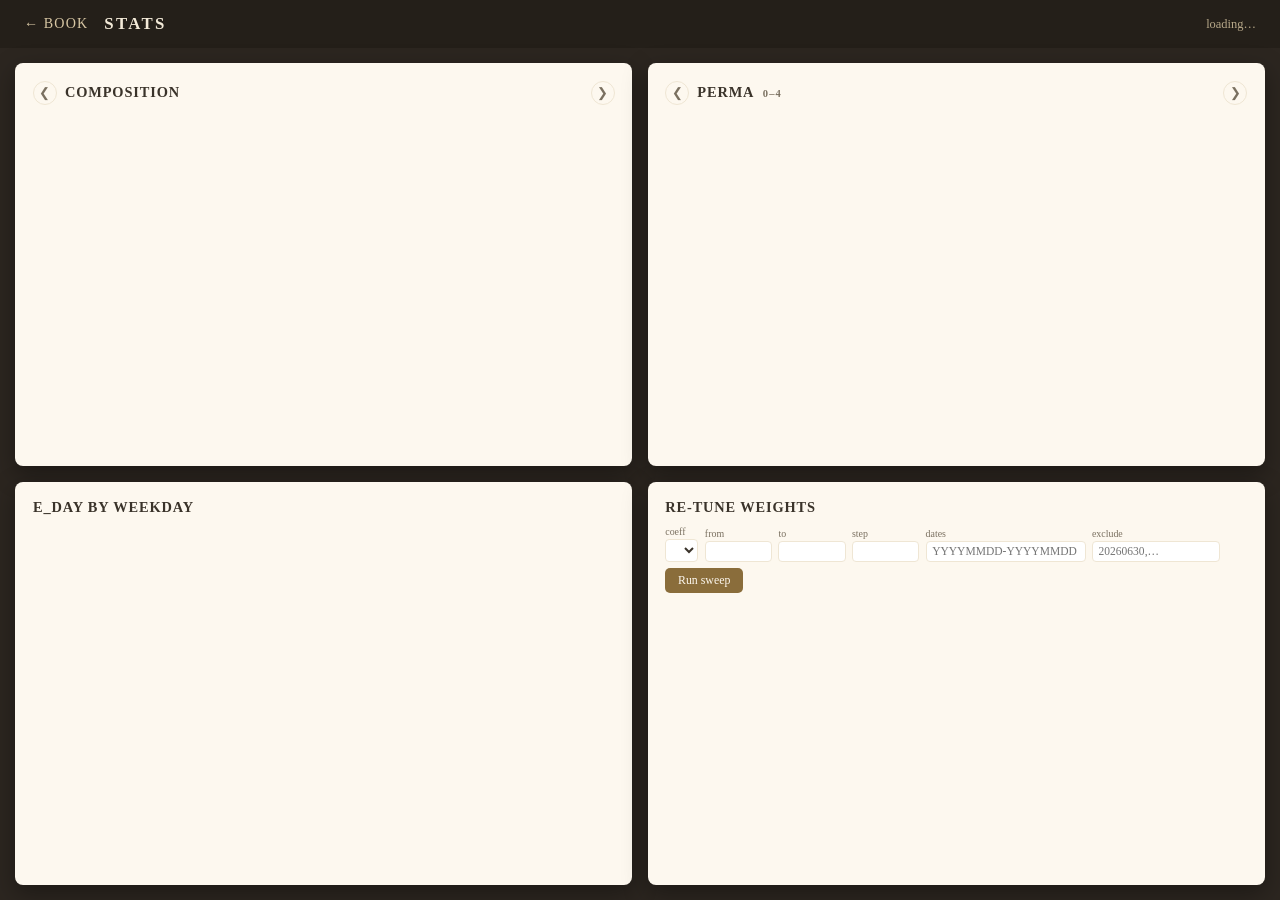
==== stats.html @ 1b088682 "Implement v0.4: PERMA + ES-module reorg (Book + Stats views) - schema.json / formula.md / data/weigh" ====
<!DOCTYPE html>
<html lang="ja">
<head>
  <meta charset="UTF-8" />
  <meta name="viewport" content="width=device-width, initial-scale=1.0, viewport-fit=cover" />
  <title>Diary — Stats</title>
  <link rel="stylesheet" href="css/style.css" />
</head>
<body class="stats-body">
  <header class="stats-topbar">
    <a class="view-link" href="index.html" aria-label="Back to book view">← Book</a>
    <h1 class="stats-title">Stats</h1>
    <span class="stats-loading" id="loading">loading…</span>
  </header>

  <main class="stats-grid" id="grid">
    <!-- (1) top-left: monthly composition -->
    <section class="panel panel--composition" aria-labelledby="compHead">
      <div class="panel-head">
        <button class="mini-nav" id="compPrev" aria-label="Previous month">&#10094;</button>
        <h2 class="panel-title" id="compHead">Composition <span class="panel-sub" id="compMonth"></span></h2>
        <button class="mini-nav" id="compNext" aria-label="Next month">&#10095;</button>
      </div>
      <div class="comp-body">
        <div class="comp-grid" id="compGrid" aria-hidden="true"></div>
        <ul class="comp-legend" id="compLegend"></ul>
      </div>
    </section>

    <!-- (4) top-right: PERMA trend -->
    <section class="panel panel--perma-trend" aria-labelledby="ptHead">
      <div class="panel-head">
        <button class="mini-nav" id="ptPrev" aria-label="Previous week">&#10094;</button>
        <h2 class="panel-title" id="ptHead">PERMA <span class="panel-sub" id="ptWeek"></span> <span class="panel-scale">0–4</span></h2>
        <button class="mini-nav" id="ptNext" aria-label="Next week">&#10095;</button>
      </div>
      <div class="pt-body" id="ptBody"></div>
      <div class="pt-nudge" id="ptNudge"></div>
    </section>

    <!-- (2)+(3) bottom-left: E_day line + weekday table -->
    <section class="panel panel--weekday" aria-labelledby="wdHead">
      <div class="panel-head">
        <h2 class="panel-title" id="wdHead">E_day by weekday <span class="panel-sub" id="wdSel"></span></h2>
      </div>
      <div class="wd-body">
        <div class="wd-chart" id="wdChart"></div>
        <table class="wd-table" id="wdTable"></table>
      </div>
    </section>

    <!-- (5) bottom-right: weight re-tuning tool -->
    <section class="panel panel--retune" aria-labelledby="rtHead">
      <div class="panel-head">
        <h2 class="panel-title" id="rtHead">Re-tune weights</h2>
        <span class="rt-caution" id="rtCaution"></span>
      </div>
      <div class="rt-body">
        <div class="rt-controls">
          <label class="rt-field">coeff
            <select id="rtCoeff"></select>
          </label>
          <label class="rt-field">from
            <input id="rtFrom" type="number" step="any" />
          </label>
          <label class="rt-field">to
            <input id="rtTo" type="number" step="any" />
          </label>
          <label class="rt-field">step
            <input id="rtStep" type="number" step="any" />
          </label>
          <label class="rt-field">dates
            <input id="rtRange" type="text" placeholder="YYYYMMDD-YYYYMMDD" />
          </label>
          <label class="rt-field">exclude
            <input id="rtExclude" type="text" placeholder="20260630,…" />
          </label>
          <button class="rt-run" id="rtRun">Run sweep</button>
        </div>
        <div class="rt-out" id="rtOut"></div>
      </div>
    </section>
  </main>

  <script type="module" src="js/stats.js"></script>
</body>
</html>
---- css/style.css ----
/* ---------- Reset / base ---------- */
* { box-sizing: border-box; margin: 0; padding: 0; }

:root {
  --paper: #fdf8ef;
  --paper-edge: #efe6d4;
  --ink: #3a332a;
  --ink-soft: #7a7060;
  --accent: #8a6d3b;
  --spine: #d9cbb0;
  --nav-bg: rgba(58, 51, 42, 0.06);
  --nav-bg-hover: rgba(58, 51, 42, 0.14);
}

html, body {
  height: 100%;
  width: 100%;
}

body {
  font-family: "Georgia", "Hiragino Mincho ProN", "Yu Mincho", serif;
  color: var(--ink);
  background: #2c2620;
  overflow: hidden; /* desktop: lock to one screen */
}

/* ---------- Viewport: fills the whole screen, no fixed px ---------- */
.viewport {
  position: relative;
  display: flex;
  align-items: center;
  justify-content: center;
  width: 100vw;
  height: 100vh;
  height: 100dvh; /* mobile dynamic viewport */
  padding: clamp(0.5rem, 2vw, 2.5rem);
}

/* ---------- Book spread ---------- */
.book {
  position: relative;
  display: flex;
  width: 100%;
  height: 100%;
  max-width: 1400px;
  max-height: 900px;
  background: var(--paper);
  border-radius: 6px;
  box-shadow: 0 18px 50px rgba(0, 0, 0, 0.5);
  overflow: hidden;
}

.page {
  flex: 1 1 50%;
  min-width: 0;
  padding: clamp(1.25rem, 3.5vw, 3rem);
  display: flex;
  flex-direction: column;
  overflow-y: auto;
}

.page--left {
  background:
    linear-gradient(to right, var(--paper) 85%, var(--paper-edge));
}
.page--right {
  position: relative;
  background:
    linear-gradient(to left, var(--paper) 85%, var(--paper-edge));
}

/* Right page split: top ~2/3 (highlights + PERMA), bottom ~1/3 (condition + Eudaimon) */
.right-top {
  flex: 2 1 0;
  min-height: 0;
  display: flex;
  gap: clamp(0.8rem, 2vw, 1.6rem);
}
.rt-col {
  flex: 1 1 0;
  min-width: 0;
  display: flex;
  flex-direction: column;
}
.rt-col--perma { flex: 0 0 44%; }
.right-bottom {
  flex: 1 1 0;
  min-height: 0;
  display: flex;
  flex-direction: column;
  margin-top: 0.9rem;
  padding-top: 0.9rem;
  border-top: 1px solid var(--paper-edge);
}

.book-spine {
  flex: 0 0 2px;
  background: var(--spine);
  box-shadow: 0 0 18px 6px rgba(120, 100, 60, 0.25);
}

/* ---------- Header ---------- */
.page-header {
  border-bottom: 1px solid var(--paper-edge);
  padding-bottom: 0.75rem;
  margin-bottom: 1.25rem;
}
.page-header--right { text-align: right; }
.page-header--left {
  display: flex;
  align-items: baseline;
  justify-content: space-between;
  gap: 1rem;
}
.view-link {
  flex: 0 0 auto;
  font-family: "Georgia", serif;
  font-size: clamp(0.72rem, 1.4vw, 0.88rem);
  letter-spacing: 0.08em;
  text-transform: uppercase;
  color: var(--accent);
  text-decoration: none;
  border-bottom: 1px solid transparent;
  transition: border-color 0.15s ease;
}
.view-link:hover { border-color: var(--accent); }

.date {
  font-size: clamp(1.5rem, 3vw, 2.4rem);
  font-weight: 600;
  letter-spacing: 0.04em;
}
.condition-row {
  display: flex;
  align-items: center;
  gap: 0.7rem;
  margin-top: 0.7rem;
}
.condition-label {
  font-size: clamp(0.7rem, 1.3vw, 0.82rem);
  text-transform: uppercase;
  letter-spacing: 2.5px;
  color: var(--ink-soft);
}
.condition-value {
  font-size: clamp(1rem, 1.9vw, 1.2rem);
  font-weight: 600;
  padding: 0.25rem 1rem;
  border-radius: 999px;
  border: 1.5px solid currentColor;
  text-transform: capitalize;
  line-height: 1.25;
}
.condition-value.good   { color: #4a7c4e; background: rgba(74, 124, 78, 0.08); }
.condition-value.fair   { color: #b5882f; background: rgba(181, 136, 47, 0.08); }
.condition-value.bad    { color: #8b3a3a; background: rgba(139, 58, 58, 0.08); }
.condition-value.normal { color: var(--ink-soft); background: rgba(122, 112, 96, 0.08); }

.page-label {
  font-size: clamp(0.9rem, 1.8vw, 1.15rem);
  color: var(--accent);
  letter-spacing: 0.12em;
  text-transform: uppercase;
}

/* ---------- Activity timeline (vertical day view) ---------- */
.activity {
  list-style: none;
  flex: 1;                 /* fill remaining page height */
  display: flex;
  flex-direction: column;
  min-height: 24rem;       /* keep proportions sensible on short pages */
  border-left: 2px solid var(--paper-edge);
  padding-left: 0;
}
.activity .slot {
  display: flex;
  align-items: stretch;
  min-height: 1.6rem;      /* readability floor for tiny segments */
  position: relative;
}
.activity .slot-time {
  flex: 0 0 3.6rem;
  text-align: right;
  padding-right: 0.6rem;
  color: var(--ink-soft);
  font-size: clamp(0.72rem, 1.4vw, 0.85rem);
  font-variant-numeric: tabular-nums;
  transform: translateY(-0.5em); /* align label to the slot's start line */
}
.activity .slot-block {
  flex: 1;
  display: flex;
  align-items: center;
  padding: 0.15rem 0.7rem;
  margin: 1px 0;
  border-radius: 6px;
  background: var(--slot-color);
  color: #fff;
  font-size: clamp(0.8rem, 1.6vw, 0.98rem);
  font-weight: 600;
  line-height: 1.2;
  overflow: hidden;
  text-overflow: ellipsis;
  white-space: nowrap;
  box-shadow: 0 1px 2px rgba(0, 0, 0, 0.12);
}

/* ---------- Highlights (right page) ---------- */
.highlights {
  list-style: none;
  flex: 1;                 /* fill remaining page height; pushes condition down */
  display: flex;
  flex-direction: column;
  gap: 0.9rem;
  padding-top: 0.4rem;
  overflow-y: auto;
}
.highlight {
  display: flex;
  align-items: baseline;
  gap: 0.7rem;
  font-size: clamp(1rem, 1.9vw, 1.2rem);
  line-height: 1.55;
}
.highlight-mark {
  flex: 0 0 auto;
  width: 1.1em;
  text-align: center;
  font-weight: 700;
  font-variant-numeric: tabular-nums;
  line-height: 1;
}
.highlight--pos .highlight-mark  { color: #4a7c4e; }
.highlight--neg .highlight-mark  { color: #8b3a3a; }
.highlight--zero .highlight-mark { color: var(--ink-soft); font-size: 0.7em; }
.highlight-note { flex: 1; min-width: 0; }
.highlight--empty {
  color: var(--ink-soft);
  font-style: italic;
}

/* Condition sits at the top of the bottom region, right-aligned */
.condition-row--right {
  margin-top: 0;
  margin-bottom: 0.7rem;
  padding-top: 0;
  justify-content: flex-end;
  border-top: none;
}

/* ---------- Eudaimon panel (bottom region of right page) ---------- */
.eudaimon {
  display: flex;
  flex-direction: column;
  min-height: 0;
  height: 100%;
}
.eu-head {
  display: flex;
  align-items: center;
  gap: 0.5rem;
  margin-bottom: 0.55rem;
}
.eu-title {
  font-size: clamp(0.66rem, 1.2vw, 0.78rem);
  text-transform: uppercase;
  letter-spacing: 2.5px;
  color: var(--ink-soft);
}
.eu-score { margin-left: auto; }
.eu-score {
  font-size: clamp(1.3rem, 2.6vw, 1.9rem);
  font-weight: 700;
  font-variant-numeric: tabular-nums;
  color: var(--ink);
}
.eu-terms {
  display: flex;
  flex-wrap: wrap;
  gap: 0.3rem 0.45rem;
  align-content: flex-start;
  overflow-y: auto;
}
.eu-term {
  display: inline-flex;
  align-items: center;
  gap: 0.34rem;
  padding: 0.16rem 0.5rem;
  border-radius: 999px;
  background: rgba(58, 51, 42, 0.04);
  border: 1px solid var(--paper-edge);
  font-size: clamp(0.66rem, 1.25vw, 0.8rem);
  line-height: 1.1;
}
.eu-dot {
  width: 0.62em;
  height: 0.62em;
  border-radius: 50%;
  flex: 0 0 auto;
}
.eu-name { color: var(--ink-soft); }
.eu-val {
  font-weight: 600;
  font-variant-numeric: tabular-nums;
  color: var(--ink);
}

/* ---------- Formula info icon + modal ---------- */
.info-btn {
  display: inline-flex;
  align-items: center;
  justify-content: center;
  flex: 0 0 auto;
  width: 1.15rem;
  height: 1.15rem;
  padding: 0;
  border: 1.5px solid var(--accent);
  border-radius: 50%;
  background: transparent;
  color: var(--accent);
  font-family: "Georgia", serif;
  font-style: italic;
  font-size: 0.78rem;
  font-weight: 700;
  line-height: 1;
  cursor: pointer;
  transition: background 0.15s ease, color 0.15s ease;
}
.info-btn:hover {
  background: var(--accent);
  color: var(--paper);
}

.modal-overlay {
  position: fixed;
  inset: 0;
  z-index: 50;
  display: flex;
  align-items: center;
  justify-content: center;
  padding: 1.25rem;
  background: rgba(28, 22, 16, 0.55);
  backdrop-filter: blur(2px);
}
.modal-overlay[hidden] { display: none; }
.modal {
  position: relative;
  max-width: min(92vw, 560px);
  max-height: 86vh;
  overflow: auto;
  padding: 1.6rem 1.8rem;
  background: var(--paper);
  border-radius: 8px;
  box-shadow: 0 20px 60px rgba(0, 0, 0, 0.5);
}
.modal-title {
  font-size: 1.15rem;
  font-weight: 600;
  margin-bottom: 0.9rem;
  color: var(--ink);
}
.modal .formula {
  font-family: "SFMono-Regular", "Menlo", "Consolas", monospace;
  font-size: clamp(0.7rem, 1.5vw, 0.85rem);
  line-height: 1.5;
  white-space: pre;
  overflow-x: auto;
  color: var(--ink);
}
.modal-close {
  position: absolute;
  top: 0.6rem;
  right: 0.8rem;
  border: none;
  background: transparent;
  color: var(--ink-soft);
  font-size: 1.5rem;
  line-height: 1;
  cursor: pointer;
}
.modal-close:hover { color: var(--ink); }

/* ---------- Navigation arrows ---------- */
.nav {
  position: absolute;
  top: 50%;
  transform: translateY(-50%);
  z-index: 10;
  width: clamp(2.4rem, 4vw, 3.4rem);
  height: clamp(2.4rem, 4vw, 3.4rem);
  border: none;
  border-radius: 50%;
  background: var(--nav-bg);
  color: #f3ead8;
  font-size: clamp(1.1rem, 2vw, 1.6rem);
  cursor: pointer;
  display: flex;
  align-items: center;
  justify-content: center;
  transition: background 0.18s ease, opacity 0.18s ease;
  backdrop-filter: blur(2px);
}
.nav:hover { background: var(--nav-bg-hover); }
.nav--prev { left: clamp(0.4rem, 1.5vw, 1.5rem); }
.nav--next { right: clamp(0.4rem, 1.5vw, 1.5rem); }
.nav:disabled { opacity: 0.25; cursor: default; }

/* ---------- Mobile: single page, stacked, swipe ---------- */
@media (max-width: 768px) {
  body { overflow: auto; }

  .viewport {
    padding: 0;
    align-items: stretch;
    height: auto;
    min-height: 100dvh;
  }

  .book {
    flex-direction: column;
    width: 100%;
    height: auto;
    min-height: 100dvh;
    max-width: none;
    max-height: none;
    border-radius: 0;
    box-shadow: none;
  }

  .page {
    flex: 0 0 auto;
    overflow: visible;
    padding: 1.5rem 1.25rem;
  }
  .page--left,
  .page--right { background: var(--paper); }

  .book-spine {
    flex: 0 0 1px;
    height: 1px;
    width: 100%;
    box-shadow: none;
    background: var(--paper-edge);
  }

  .page-header--right { text-align: left; }
  .condition-row--right { justify-content: flex-start; }

  /* Right page stacks naturally; drop the fixed 2:1 height split */
  .right-top,
  .right-bottom { flex: 0 0 auto; }
  .eudaimon { height: auto; }
  .eu-terms { overflow: visible; }

  /* Arrows become fixed bottom controls, thumb-friendly */
  .nav {
    position: fixed;
    top: auto;
    bottom: 1rem;
    transform: none;
    width: 3rem;
    height: 3rem;
    background: rgba(58, 51, 42, 0.55);
  }
  .nav--prev { left: 1rem; }
  .nav--next { right: 1rem; }

  .date { font-size: 1.6rem; }
  .highlight { font-size: 1.05rem; }
}

/* Smooth date transitions */
.book.is-changing { opacity: 0.35; transition: opacity 0.12s ease; }
.book { transition: opacity 0.18s ease; }

/* ==========================================================================
   PERMA radar (Book view, right page top-right)
   ========================================================================== */
.perma-scale-note {
  margin-left: 0.5rem;
  font-size: 0.7rem;
  letter-spacing: 0.12em;
  color: var(--ink-soft);
}
.perma {
  flex: 1;
  display: flex;
  align-items: center;
  justify-content: center;
  min-height: 0;
  padding-top: 0.4rem;
}
.perma-radar { width: 100%; max-width: 240px; height: auto; overflow: visible; }
.radar-ring  { stroke: var(--paper-edge); stroke-width: 1; }
.radar-spoke { stroke: var(--paper-edge); stroke-width: 1; }
.radar-data  { fill: rgba(122, 112, 96, 0.16); stroke: var(--ink-soft); stroke-width: 1.5; }
.radar-dot   { stroke: var(--paper); stroke-width: 1; }
.radar-label {
  font-size: 11px;
  font-family: "Georgia", serif;
}
.radar-label.is-cited { font-weight: 700; text-decoration: underline; }
.perma-empty { color: var(--ink-soft); font-style: italic; font-size: 0.95rem; }

/* PERMA tag badge on a highlight */
.perma-badge {
  flex: 0 0 auto;
  align-self: center;
  min-width: 1.25em;
  padding: 0.05em 0.4em;
  border-radius: 999px;
  font-size: 0.68em;
  font-weight: 700;
  letter-spacing: 0.04em;
  color: #fff;
  background: var(--badge-color, var(--ink-soft));
}

/* ==========================================================================
   Eudaimon diverging bars (Book view, right page bottom)
   ========================================================================== */
.eu-bars {
  display: flex;
  flex-direction: column;
  gap: 0.18rem;
  overflow-y: auto;
  min-height: 0;
}
.eu-bar {
  display: grid;
  grid-template-columns: 4.6rem 1fr 2.9rem;
  align-items: center;
  gap: 0.4rem;
  font-size: clamp(0.62rem, 1.15vw, 0.76rem);
}
.eu-bar-name {
  color: var(--ink-soft);
  white-space: nowrap;
  overflow: hidden;
  text-overflow: ellipsis;
}
.eu-bar-track {
  position: relative;
  height: 0.62rem;
  background: rgba(58, 51, 42, 0.05);
  border-radius: 3px;
}
.eu-bar-track::before { /* center 0-axis */
  content: "";
  position: absolute;
  left: 50%;
  top: -1px;
  bottom: -1px;
  width: 1px;
  background: var(--paper-edge);
}
.eu-bar-fill {
  position: absolute;
  top: 1px;
  bottom: 1px;
  border-radius: 2px;
  opacity: 0.9;
}
.eu-bar-fill--pos { left: 50%; }
.eu-bar-fill--neg { right: 50%; }
.eu-bar-val {
  text-align: right;
  font-weight: 600;
  font-variant-numeric: tabular-nums;
  color: var(--ink);
}
.eu-bar--base .eu-bar-track { background: transparent; }
.eu-bar--base .eu-bar-track::before { display: none; }
.eu-bar--base .eu-bar-name { font-style: italic; }

/* ==========================================================================
   Stats view
   ========================================================================== */
.stats-body {
  height: 100%;
  overflow: hidden;
  background: #2c2620;
  color: var(--ink);
}
.stats-topbar {
  display: flex;
  align-items: center;
  gap: 1rem;
  height: 48px;
  padding: 0 clamp(0.75rem, 2vw, 1.5rem);
  background: #241f19;
  color: #f3ead8;
}
.stats-topbar .view-link { color: #d8c7a4; }
.stats-topbar .view-link:hover { border-color: #d8c7a4; }
.stats-title {
  font-size: 1.05rem;
  font-weight: 600;
  letter-spacing: 0.14em;
  text-transform: uppercase;
}
.stats-loading { margin-left: auto; font-size: 0.78rem; color: #b7a889; }

.stats-grid {
  display: grid;
  grid-template-columns: 1fr 1fr;
  grid-template-rows: 1fr 1fr;
  gap: clamp(0.5rem, 1.2vw, 1rem);
  height: calc(100dvh - 48px);
  padding: clamp(0.5rem, 1.2vw, 1rem);
}
.panel {
  background: var(--paper);
  border-radius: 8px;
  padding: clamp(0.7rem, 1.4vw, 1.1rem);
  box-shadow: 0 8px 24px rgba(0, 0, 0, 0.35);
  display: flex;
  flex-direction: column;
  min-width: 0;
  min-height: 0;
  overflow: hidden;
}
.panel-head {
  display: flex;
  align-items: center;
  gap: 0.5rem;
  margin-bottom: 0.6rem;
}
.panel-title {
  font-size: clamp(0.72rem, 1.4vw, 0.9rem);
  font-weight: 600;
  letter-spacing: 0.06em;
  text-transform: uppercase;
  color: var(--ink);
}
.panel-sub { color: var(--accent); font-weight: 600; text-transform: none; letter-spacing: 0.02em; }
.panel-scale { margin-left: 0.3rem; font-size: 0.66rem; color: var(--ink-soft); letter-spacing: 0.1em; }
.panel-empty { color: var(--ink-soft); font-style: italic; font-size: 0.9rem; padding: 0.5rem 0; }
.mini-nav {
  border: 1px solid var(--paper-edge);
  background: transparent;
  color: var(--ink-soft);
  border-radius: 50%;
  width: 1.5rem;
  height: 1.5rem;
  line-height: 1;
  cursor: pointer;
  flex: 0 0 auto;
}
.mini-nav:hover { background: rgba(58, 51, 42, 0.06); color: var(--ink); }
.mini-nav:disabled { opacity: 0.3; cursor: default; }
.panel--composition .panel-title,
.panel--perma-trend .panel-title { flex: 1; }

/* (1) Composition tiles */
.comp-body { display: flex; gap: 0.9rem; min-height: 0; overflow: auto; }
.comp-grid {
  display: grid;
  grid-template-columns: repeat(var(--comp-cols, 14), 1fr);
  gap: 2px;
  flex: 1 1 auto;
  align-content: start;
  min-width: 0;
}
.comp-tile { aspect-ratio: 1; border-radius: 2px; }
.comp-tile--empty { background: rgba(58, 51, 42, 0.04); }
.comp-legend { list-style: none; flex: 0 0 auto; display: flex; flex-direction: column; gap: 0.28rem; font-size: 0.72rem; }
.comp-legend-item { display: flex; align-items: center; gap: 0.4rem; }
.legend-dot { width: 0.7em; height: 0.7em; border-radius: 2px; flex: 0 0 auto; }
.legend-name { color: var(--ink); }
.legend-val { margin-left: auto; color: var(--ink-soft); font-variant-numeric: tabular-nums; }

/* (2)+(3) Weekday line + table */
.wd-body { display: flex; gap: 0.8rem; min-height: 0; flex: 1; overflow: auto; }
.wd-chart { flex: 1 1 60%; min-width: 0; display: flex; align-items: center; }
.wd-svg { width: 100%; height: auto; }
.axis-zero { stroke: var(--paper-edge); stroke-width: 1; stroke-dasharray: 3 3; }
.axis-label { font-size: 9px; fill: var(--ink-soft); font-family: "Georgia", serif; }
.wd-line { fill: none; stroke: var(--accent); stroke-width: 2; }
.wd-pt { fill: var(--accent); }
.wd-table { flex: 0 0 auto; border-collapse: collapse; font-size: 0.72rem; }
.wd-table th, .wd-table td { padding: 0.16rem 0.5rem; text-align: right; }
.wd-table th:first-child, .wd-table td:first-child { text-align: left; }
.wd-table th { color: var(--ink-soft); font-weight: 600; border-bottom: 1px solid var(--paper-edge); }
.wd-row { cursor: pointer; }
.wd-row:hover { background: rgba(58, 51, 42, 0.05); }
.wd-row.is-selected { background: rgba(138, 109, 59, 0.14); font-weight: 600; }

/* (4) PERMA trend */
.pt-body { display: flex; flex-direction: column; gap: 0.5rem; flex: 1; justify-content: center; }
.pt-row { display: grid; grid-template-columns: 1.4rem 1fr 3.4rem; align-items: center; gap: 0.5rem; }
.pt-axis { font-weight: 700; text-align: center; }
.pt-track { position: relative; height: 0.8rem; background: rgba(58, 51, 42, 0.06); border-radius: 4px; overflow: hidden; }
.pt-fill { position: absolute; left: 0; top: 0; bottom: 0; border-radius: 4px; opacity: 0.9; }
.pt-val { font-size: 0.74rem; text-align: right; font-variant-numeric: tabular-nums; color: var(--ink); }
.pt-delta { color: var(--ink-soft); font-size: 0.68rem; }
.pt-row.is-famine .pt-axis::after { content: "·"; color: var(--accent); }
.pt-row.is-famine .pt-track { outline: 1px dashed rgba(138, 109, 59, 0.4); }
.pt-nudge { margin-top: 0.6rem; font-size: 0.75rem; color: var(--accent); font-style: italic; }

/* (5) Re-tune tool */
.rt-caution { margin-left: auto; font-size: 0.68rem; color: #a9762f; }
.rt-body { display: flex; flex-direction: column; gap: 0.5rem; min-height: 0; overflow: auto; }
.rt-controls { display: flex; flex-wrap: wrap; gap: 0.4rem; align-items: flex-end; }
.rt-field { display: flex; flex-direction: column; font-size: 0.62rem; color: var(--ink-soft); gap: 0.15rem; }
.rt-field select, .rt-field input {
  font: inherit;
  font-size: 0.72rem;
  padding: 0.2rem 0.35rem;
  border: 1px solid var(--paper-edge);
  border-radius: 4px;
  background: #fff;
  color: var(--ink);
}
.rt-field input[type="number"] { width: 4.2rem; }
.rt-field input#rtRange { width: 10rem; }
.rt-field input#rtExclude { width: 8rem; }
.rt-run {
  padding: 0.32rem 0.8rem;
  border: none;
  border-radius: 5px;
  background: var(--accent);
  color: var(--paper);
  font: inherit;
  font-size: 0.74rem;
  cursor: pointer;
}
.rt-run:hover { filter: brightness(1.06); }
.rt-out { display: flex; flex-direction: column; gap: 0.5rem; }
.rt-summary { display: flex; flex-wrap: wrap; gap: 0.4rem 1rem; font-size: 0.74rem; }
.rt-summary div { display: flex; gap: 0.35rem; align-items: baseline; }
.rt-summary span { color: var(--ink-soft); font-size: 0.62rem; text-transform: uppercase; letter-spacing: 0.05em; }
.rt-summary b { font-variant-numeric: tabular-nums; }
.rt-scatter { width: 100%; max-width: 260px; height: auto; }
.axis-line { stroke: var(--ink-soft); stroke-width: 1; }
.rt-dot { fill: var(--accent); opacity: 0.7; }
.rt-note { font-size: 0.66rem; color: var(--ink-soft); line-height: 1.5; }
.rt-msg { font-size: 0.78rem; color: #a9762f; }
.rt-snippet {
  width: 100%;
  min-height: 8rem;
  font-family: "SFMono-Regular", "Menlo", "Consolas", monospace;
  font-size: 0.66rem;
  line-height: 1.45;
  padding: 0.5rem;
  border: 1px solid var(--paper-edge);
  border-radius: 5px;
  background: #fbf6ec;
  color: var(--ink);
  resize: vertical;
}

/* Stats: stack on narrow screens */
@media (max-width: 860px) {
  .stats-body { overflow: auto; }
  .stats-grid {
    grid-template-columns: 1fr;
    grid-template-rows: none;
    height: auto;
    min-height: calc(100dvh - 48px);
  }
  .panel { min-height: 16rem; }
  .wd-body, .comp-body { flex-direction: column; }
}
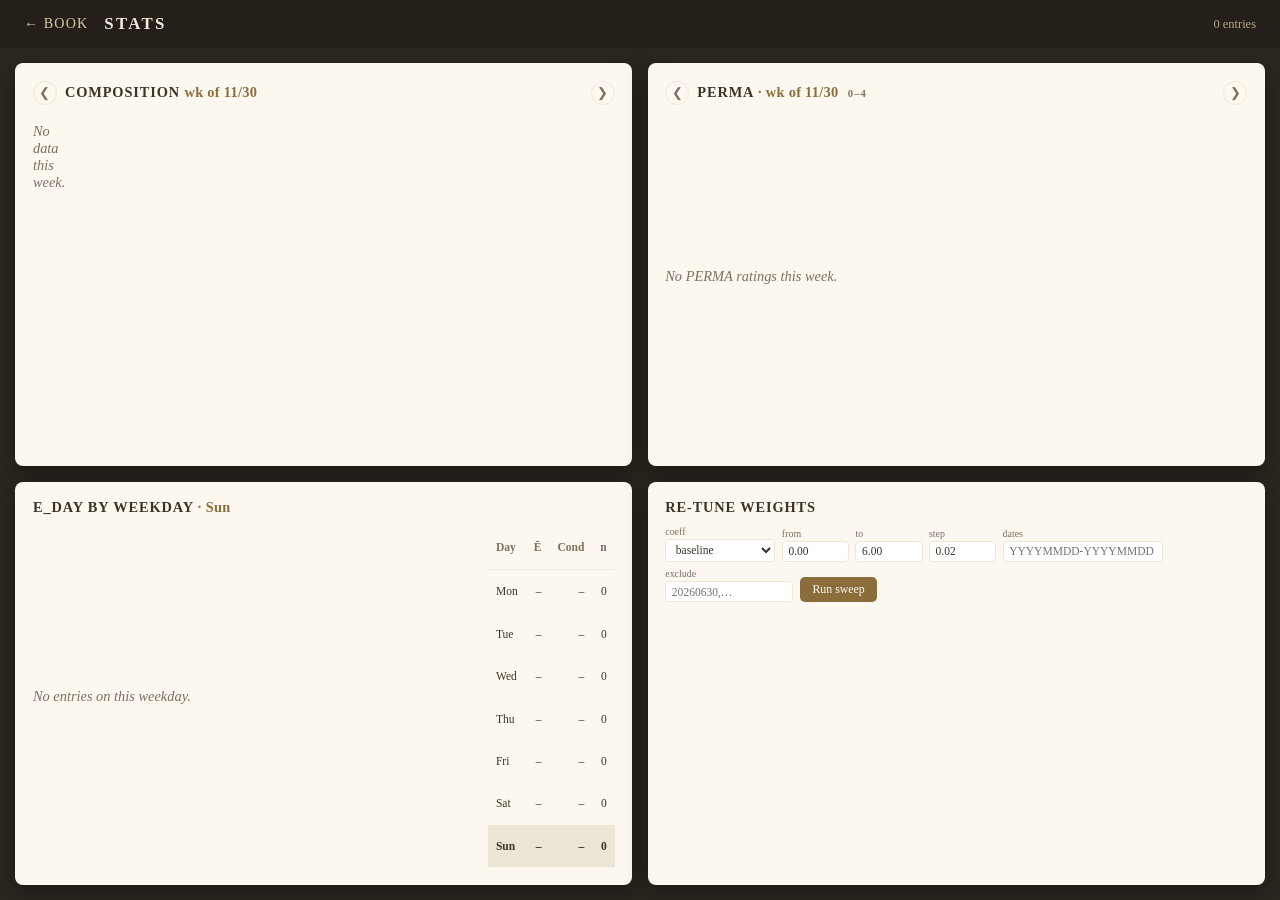
==== commit 8946dbce: "UI refinements: weekly composition, faithful timeline, fixed Eudaimon scale - Stats composition: mon" ====
--- a/stats.html
+++ b/stats.html
@@ -17,9 +17,9 @@
     <!-- (1) top-left: monthly composition -->
     <section class="panel panel--composition" aria-labelledby="compHead">
       <div class="panel-head">
-        <button class="mini-nav" id="compPrev" aria-label="Previous month">&#10094;</button>
-        <h2 class="panel-title" id="compHead">Composition <span class="panel-sub" id="compMonth"></span></h2>
-        <button class="mini-nav" id="compNext" aria-label="Next month">&#10095;</button>
+        <button class="mini-nav" id="compPrev" aria-label="Previous week">&#10094;</button>
+        <h2 class="panel-title" id="compHead">Composition <span class="panel-sub" id="compWeek"></span></h2>
+        <button class="mini-nav" id="compNext" aria-label="Next week">&#10095;</button>
       </div>
       <div class="comp-body">
         <div class="comp-grid" id="compGrid" aria-hidden="true"></div>
--- a/css/style.css
+++ b/css/style.css
@@ -176,9 +176,13 @@
 .activity .slot {
   display: flex;
   align-items: stretch;
-  min-height: 1.6rem;      /* readability floor for tiny segments */
+  min-height: 0;           /* faithful heights: no floor, blocks shrink to scale */
   position: relative;
 }
+/* Blocks too short to fit their text drop it (height stays faithful).
+   Selector is more specific than `.activity .slot-block` below so it wins. */
+.activity .slot--tiny .slot-block { color: transparent; }
+.activity .slot--tiny .slot-time  { visibility: hidden; }
 .activity .slot-time {
   flex: 0 0 3.6rem;
   text-align: right;
@@ -653,17 +657,18 @@
 .panel--composition .panel-title,
 .panel--perma-trend .panel-title { flex: 1; }
 
-/* (1) Composition tiles */
-.comp-body { display: flex; gap: 0.9rem; min-height: 0; overflow: auto; }
+/* (1) Composition tiles — one week, 24 cols × 7 rows, no scroll (always fits) */
+.comp-body { display: flex; gap: 0.9rem; min-height: 0; overflow: hidden; flex: 1; align-items: stretch; }
 .comp-grid {
   display: grid;
-  grid-template-columns: repeat(var(--comp-cols, 14), 1fr);
-  gap: 2px;
+  grid-template-columns: repeat(var(--comp-cols, 24), 1fr);
+  grid-template-rows: repeat(7, 1fr);
+  gap: 1px;
   flex: 1 1 auto;
-  align-content: start;
   min-width: 0;
-}
-.comp-tile { aspect-ratio: 1; border-radius: 2px; }
+  min-height: 0;
+}
+.comp-tile { border-radius: 1px; min-width: 0; min-height: 0; }
 .comp-tile--empty { background: rgba(58, 51, 42, 0.04); }
 .comp-legend { list-style: none; flex: 0 0 auto; display: flex; flex-direction: column; gap: 0.28rem; font-size: 0.72rem; }
 .comp-legend-item { display: flex; align-items: center; gap: 0.4rem; }
